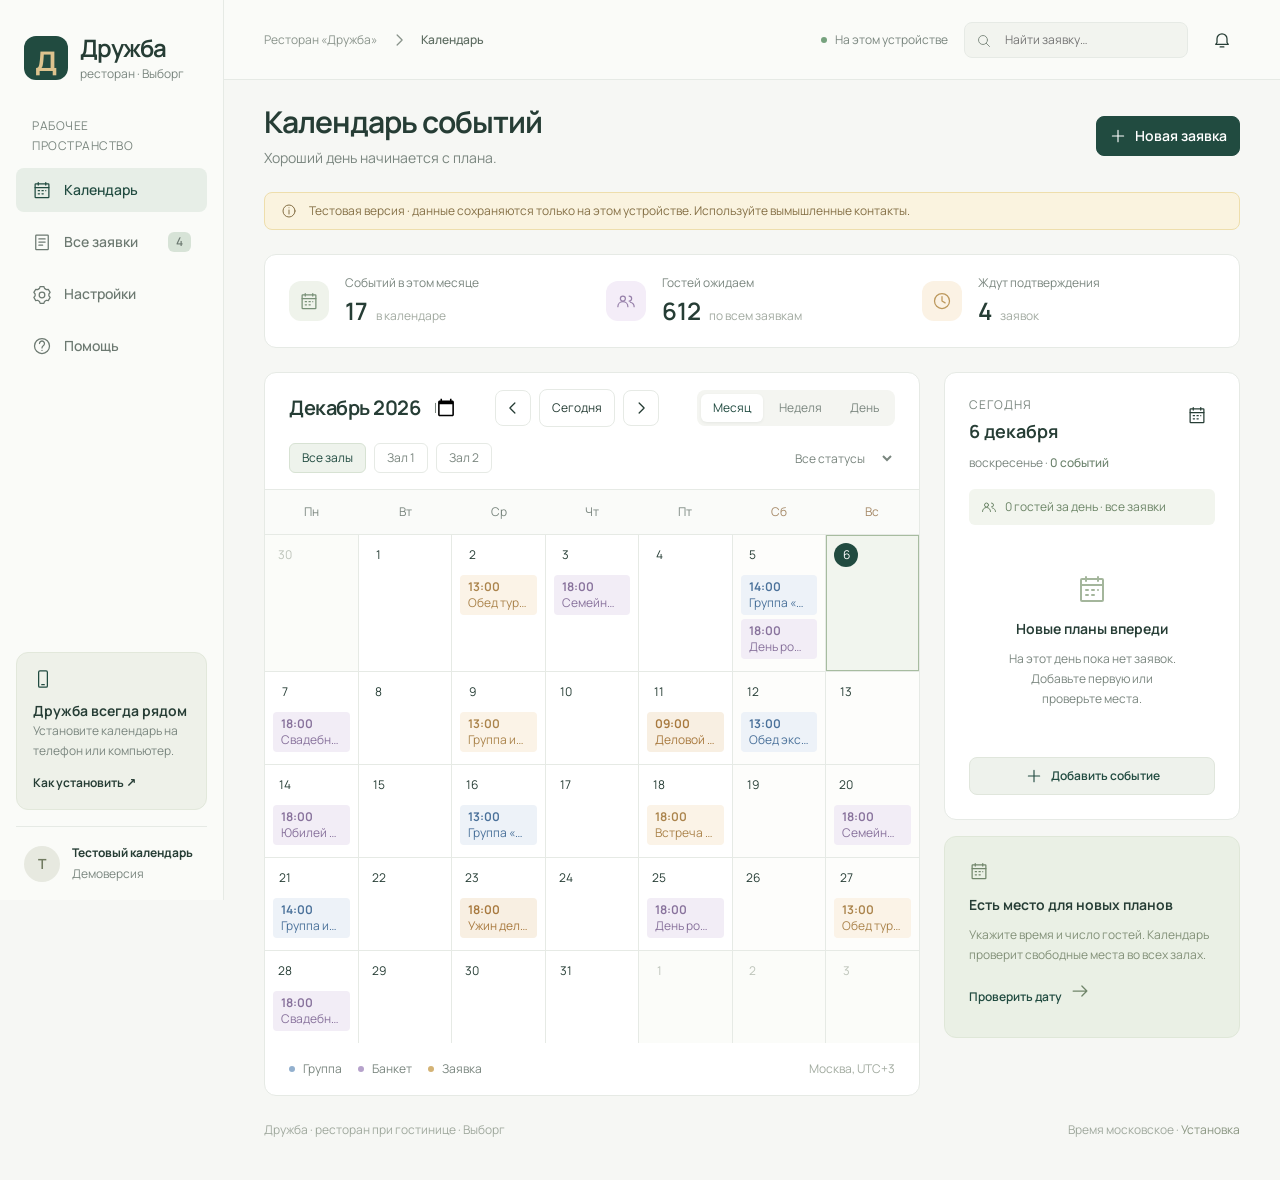
==== docs/index.html @ 811cfc34 "Add restaurant calendar and installable local demo for GitHub Pages" ====
<!doctype html>
<html lang="ru">
<head>
  <meta charset="utf-8"><meta name="viewport" content="width=device-width,initial-scale=1,viewport-fit=cover">
  <title>Дружба · Календарь ресторана</title>
  <meta name="description" content="Тестовый календарь ресторана Дружба. Заявки хранятся только на вашем устройстве.">
  <meta name="robots" content="noindex,nofollow"><meta name="theme-color" content="#214b40">
  <meta name="apple-mobile-web-app-capable" content="yes"><meta name="apple-mobile-web-app-title" content="Дружба">
  <link rel="manifest" href="./manifest.webmanifest"><link rel="icon" href="./icon.svg" type="image/svg+xml">
  <link rel="apple-touch-icon" href="./icon-192.png"><link rel="stylesheet" href="./style.css">
  <script src="./demo-runtime.js" defer></script>
  <script src="./app.js" defer></script>
</head>
<body>
  <a class="skip" href="#main">К содержимому</a>
  <div id="root"><div class="loading"><span class="brand-mark">д</span><p>Открываем календарь «Дружбы»</p><div class="skeleton"></div></div></div>
  <dialog id="dialog" aria-labelledby="dialog-title"></dialog>
  <div id="toast" class="toast" role="status" aria-live="polite"></div>
  <noscript>Для работы календаря включите JavaScript в настройках браузера.</noscript>
</body>
</html>
---- docs/style.css ----
@font-face{font-family:Manrope;src:url('./manrope.ttf') format('truetype');font-weight:200 800;font-display:swap}
:root{--green:#214b40;--green-dark:#17382f;--ink:#263d35;--muted:#7a867f;--line:#e6eae5;--bg:#f6f7f4;--white:#fff;--soft:#edf2ed;--gold:#ddc38e;--blue:#4a719a;--purple:#88729c;--orange:#a8793e;--radius:12px;font-family:Manrope,system-ui,sans-serif;color:var(--ink);font-size:14px;line-height:20px;font-synthesis:none}
*{box-sizing:border-box}body{margin:0;background:var(--bg)}button,input,select,textarea{font:inherit;color:inherit}button,a,input,select,textarea{-webkit-tap-highlight-color:transparent}button,a{touch-action:manipulation}button{cursor:pointer}button:disabled{opacity:.5;cursor:not-allowed}a{color:var(--green)}button,a{transition:opacity .3s cubic-bezier(.22,1,.36,1),transform .3s cubic-bezier(.22,1,.36,1)}button:active,.button:active{transform:translateY(1px)}button:hover:not(:disabled),a:hover{opacity:.8}button:focus-visible,a:focus-visible,input:focus-visible,select:focus-visible,textarea:focus-visible{outline:3px solid #9cb4a4;outline-offset:3px}h1,h2,h3,p{margin:0}h1,h2,h3{text-wrap:balance}p{text-wrap:pretty}button{border:0;background:none}h1{font-size:30px;line-height:36px;font-weight:650;letter-spacing:-1px}h2{font-size:20px;line-height:28px;font-weight:650}h3{font-size:16px;line-height:24px;font-weight:650}.muted{color:var(--muted)}.small{font-size:12px;line-height:16px}.eyebrow{font-size:12px;line-height:16px;letter-spacing:2px;text-transform:uppercase;color:var(--muted)}.icon{width:20px;height:20px;flex-shrink:0;vertical-align:middle;fill:none;stroke:currentColor;stroke-width:16;stroke-linecap:round;stroke-linejoin:round}.skip{position:fixed;top:-80px;left:16px;z-index:50;padding:12px;background:white}.skip:focus{top:8px}.shell{display:grid;grid-template-columns:224px minmax(0,1fr);min-height:100vh}.sidebar{position:sticky;top:0;height:100dvh;background:#fafbf8;border-right:1px solid var(--line);padding:32px 16px 16px;display:flex;flex-direction:column;gap:32px}.brand{display:flex;gap:12px;align-items:center;padding:0 8px}.brand-mark{background:var(--green);color:var(--gold);width:44px;height:44px;border-radius:12px;display:inline-flex;align-items:center;justify-content:center;font-size:36px;line-height:40px;font-weight:600;flex-shrink:0}.brand strong{font-size:24px;line-height:32px;letter-spacing:-1px;font-weight:650}.brand small{display:block;color:var(--muted);font-size:12px}.nav-label{padding:0 16px;margin-bottom:12px;font-size:12px;letter-spacing:1px;color:var(--muted)}.nav{display:grid;gap:8px}.nav button{display:flex;align-items:center;gap:12px;width:100%;text-align:left;padding:12px 16px;border-radius:8px;color:#6c7971;font-weight:550}.nav button.active{background:#e7eee7;color:var(--green)}.nav .count{margin-left:auto;font-size:12px;background:#d7e3d7;padding:0 8px;border-radius:6px}.sidebar-bottom{margin-top:auto;display:grid;gap:16px}.install-card{background:#eef1e9;border:1px solid #e2e8db;border-radius:12px;padding:16px;display:grid;gap:12px}.install-card .icon{color:var(--green)}.install-card h3{font-size:14px;line-height:20px}.install-card p{font-size:12px;line-height:20px;color:var(--muted)}.install-card button{font-size:12px;font-weight:650;text-align:left;padding:0}.user{display:flex;gap:12px;align-items:center;border-top:1px solid var(--line);padding:16px 8px 0}.avatar{display:grid;place-items:center;width:36px;height:36px;border-radius:50%;background:#e7e9e0;color:#717b61;font-weight:650}.user-info{flex:1;min-width:0}.user-info strong{font-size:12px;display:block;overflow:hidden;text-overflow:ellipsis}.user-info span{font-size:12px;color:var(--muted)}.icon-button{display:inline-grid;place-items:center;width:36px;height:36px;border:1px solid var(--line);background:var(--white);border-radius:8px;flex-shrink:0}.icon-button.quiet{background:transparent;border-color:transparent}.content{min-width:0}.topbar{height:80px;padding:0 40px;background:#fafbf8;display:flex;align-items:center;justify-content:space-between;gap:24px;border-bottom:1px solid var(--line)}.breadcrumb{display:flex;align-items:center;gap:12px;color:#8a948c;font-size:12px}.breadcrumb strong{font-weight:550;color:#5e6d62}.top-actions{display:flex;align-items:center;gap:16px}.sync{display:flex;align-items:center;gap:8px;font-size:12px;color:var(--muted);white-space:nowrap}.dot{width:6px;height:6px;background:#76a27e;border-radius:50%;display:inline-block}.sync.offline{color:#ab6646}.sync.offline .dot{background:#ab6646}.search{position:relative}.search .icon{position:absolute;left:12px;top:11px;width:16px;height:16px;color:#869287}.search input{width:224px;padding:8px 12px 8px 40px;background:#f2f4ef;border:1px solid var(--line);border-radius:8px;font-size:12px;height:36px}.main{padding:32px 40px 40px;max-width:1800px;margin:auto}.heading{display:flex;justify-content:space-between;gap:24px;align-items:center;margin-bottom:24px}.heading p{margin-top:8px;color:var(--muted)}.button{display:inline-flex;gap:8px;align-items:center;justify-content:center;border-radius:8px;background:white;border:1px solid var(--line);padding:8px 12px;min-height:40px;font-size:14px;line-height:20px;font-weight:600;text-decoration:none;white-space:nowrap}.primary{background:var(--green);border-color:var(--green);color:white}.button .icon{width:18px;height:18px}.secondary{background:#eef2ec;border-color:#e0e6dc;color:var(--green)}.danger{color:#a1473b;background:#fff3ef;border-color:#f4d4cb}.demo-banner{background:#faf3df;border:1px solid #eedeac;padding:8px 16px;border-radius:8px;display:flex;gap:12px;align-items:center;margin-bottom:24px;color:#857046;font-size:12px}.demo-banner .icon{width:16px;height:16px}.summary{display:grid;grid-template-columns:repeat(3,1fr);background:var(--white);border:1px solid var(--line);border-radius:12px;margin-bottom:24px;padding:20px 24px;gap:24px}.summary-item{display:flex;align-items:center;gap:16px}.summary-icon{height:40px;width:40px;background:#eff3eb;border-radius:12px;display:grid;place-items:center;color:#789077}.summary-item:nth-child(2) .summary-icon{background:#f4edf8;color:#9780aa}.summary-item:nth-child(3) .summary-icon{background:#fbf2e4;color:#bc985c}.summary-item strong{font-size:24px;line-height:32px;font-weight:600}.summary-item p{color:var(--muted);font-size:12px;line-height:16px;margin-bottom:4px}.summary-item small{font-size:12px;color:#a2aaa1;margin-left:8px}.workspace{display:grid;grid-template-columns:minmax(0,1fr) 296px;gap:24px;align-items:start}.calendar{background:white;border:1px solid var(--line);border-radius:12px;overflow:hidden}.calendar-toolbar{display:flex;align-items:center;justify-content:space-between;gap:16px;padding:24px}.month-title{display:flex;align-items:center;gap:12px}.month-title h2{font-size:20px;line-height:28px;white-space:nowrap;text-transform:capitalize;letter-spacing:-.5px}.month-picker{border:0;background:transparent;width:24px;cursor:pointer;color:var(--muted)}.month-picker::-webkit-calendar-picker-indicator{width:20px;height:20px;margin:0;padding:0}.calendar-controls{display:flex;align-items:center;gap:8px}.today-btn{font-size:12px;padding:8px 12px;border:1px solid var(--line);border-radius:8px;min-height:36px}.segmented{display:flex;background:#f4f5f1;border-radius:8px;padding:4px;gap:4px}.segmented button{padding:4px 12px;color:var(--muted);font-size:12px;line-height:20px;border-radius:6px;min-height:28px}.segmented button.active{background:white;color:var(--green);box-shadow:0 1px 3px #243b3512}.filters{display:flex;justify-content:space-between;align-items:center;padding:0 24px 16px;gap:12px;flex-wrap:wrap}.room-tabs{display:flex;gap:8px;flex-wrap:wrap}.room-tab{font-size:12px;padding:4px 12px;border:1px solid var(--line);border-radius:6px;line-height:20px;color:var(--muted)}.room-tab.active{background:#eef3ec;color:var(--green);border-color:#d7e2d3}.status-filter{font-size:12px;border:0;color:var(--muted);background:transparent;max-width:150px}.weekdays{display:grid;grid-template-columns:repeat(7,1fr);padding:12px 0;background:#fafbf9;border-top:1px solid var(--line);border-bottom:1px solid var(--line);font-size:12px;color:var(--muted);text-align:center}.weekdays span:nth-last-child(-n+2){color:#a78b6a}.month-grid{display:grid;grid-template-columns:repeat(7,minmax(0,1fr));background:var(--line);gap:1px}.day-cell{background:white;min-height:112px;padding:8px;position:relative;cursor:pointer;min-width:0;outline-offset:-3px}.day-cell.weekend{background:#fdfdfb}.day-cell.outside{background:#fbfcf9;color:#bcc3b9}.day-cell.selected{background:#f1f5ee;box-shadow:inset 0 0 0 1px #a7bca0}.day-number{font-size:12px;line-height:24px;min-width:24px;height:24px;display:inline-flex;justify-content:center;align-items:center;position:relative;z-index:1}.day-number.today{background:var(--green);color:white;border-radius:50%}.day-cell.selected .day-number:not(.today){font-weight:700}.day-top{display:flex;justify-content:space-between;align-items:center;margin-bottom:8px}.day-add{opacity:0;font-size:18px;color:var(--muted);width:24px;height:24px;border-radius:4px}.day-cell:hover .day-add,.day-add:focus-visible{opacity:1}.event-chip{display:block;text-align:left;width:100%;font-size:12px;line-height:16px;padding:4px 8px;border-radius:4px;margin-bottom:4px;overflow:hidden;background:#edf2f8;color:var(--blue)}.event-chip.banquet{background:#f2edf6;color:var(--purple)}.event-chip.meeting{background:#f8efe2;color:var(--orange)}.event-chip.request{background:#fbf3e7;color:#ab844c}.chip-time{font-weight:650}.chip-title{display:block;overflow:hidden;text-overflow:ellipsis;white-space:nowrap;font-size:12px}.chip-meta{display:none}.more-events{color:var(--muted);font-size:12px;padding:0 4px}.calendar-footer{display:flex;gap:16px;align-items:center;padding:16px 24px;flex-wrap:wrap;color:var(--muted);font-size:12px}.legend{display:flex;align-items:center;gap:8px}.legend .dot{width:6px;height:6px;background:#93b0ce}.legend.banquet .dot{background:#b6a2cb}.legend.request .dot{background:#d4b375}.calendar-footer .timezone{margin-left:auto;font-size:12px;color:#a2aba0}.day-panel{display:grid;gap:16px}.agenda{background:white;border:1px solid var(--line);border-radius:12px;padding:24px}.agenda-title{display:flex;align-items:start;justify-content:space-between;gap:12px}.agenda-title h2{font-size:18px;line-height:28px}.agenda-title .eyebrow{margin-bottom:4px;letter-spacing:1px}.day-caption{color:var(--muted);font-size:12px;margin-top:8px}.day-caption strong{font-weight:500;color:#6b826c}.day-summary{display:flex;align-items:center;gap:8px;margin:16px 0;padding:8px 12px;background:#f2f5ee;border-radius:6px;font-size:12px;color:#6c8567}.day-summary .icon{width:16px;height:16px}.agenda-event{padding:16px 0;border-top:1px solid var(--line)}.agenda-event:first-child{border-top:0}.agenda-event .event-time{display:flex;align-items:center;justify-content:space-between;font-size:12px;color:var(--muted);margin-bottom:8px}.badge{border-radius:6px;padding:2px 8px;background:#edf4ec;color:#71926b;font-size:12px;line-height:16px;display:inline-flex;align-items:center;gap:4px}.badge.request{background:#fbf3e3;color:#b18b49}.badge.cancelled{background:#f3eeec;color:#a18e83}.agenda-link{font-size:14px;line-height:20px;font-weight:650;text-align:left;padding:0;display:block;margin-bottom:8px}.event-detail{display:flex;align-items:center;gap:8px;color:var(--muted);font-size:12px;margin-top:4px}.event-detail .icon{width:14px;height:14px}.agenda .full{width:100%;margin-top:16px;font-size:12px;min-height:36px}.insight{background:#eaf0e5;padding:24px;border-radius:12px;border:1px solid #dfe7d8;position:relative;overflow:hidden}.insight .icon{color:#71866b;margin-bottom:12px}.insight h3{font-size:14px;margin-bottom:8px}.insight p{font-size:12px;line-height:20px;color:#829078}.insight button{font-size:12px;font-weight:600;color:var(--green);padding:0;margin-top:16px;display:flex;gap:8px;align-items:center}.page-footer{display:flex;justify-content:space-between;color:#a0a99e;font-size:12px;gap:16px;margin-top:24px}.page-footer button{color:#899581;font-size:12px;padding:0}.empty{text-align:center;padding:32px 16px;color:var(--muted);font-size:12px;line-height:20px}.empty .icon{width:32px;height:32px;color:#a4b69c;margin-bottom:12px}.empty h3{color:var(--ink);font-size:14px;margin-bottom:8px}.week-grid{display:grid;grid-template-columns:repeat(7,minmax(0,1fr));gap:1px;background:var(--line);border-top:1px solid var(--line)}.week-column{background:white;padding:12px 8px;min-height:400px}.week-column.selected{background:#f1f5ee}.week-head{width:100%;text-align:center;margin-bottom:16px;color:var(--muted)}.week-head strong{display:block;font-size:18px;line-height:28px;color:var(--ink);margin-top:8px}.week-column .event-chip{padding:8px;margin-bottom:8px}.week-column .chip-title{white-space:normal;margin-top:4px}.week-column .chip-meta{display:block;font-size:12px;opacity:.7;margin-top:8px}.timeline{padding:8px 24px 24px}.timeline-row{display:flex;gap:16px;border-top:1px solid var(--line);padding:12px 0;min-height:64px}.timeline-hour{width:48px;font-size:12px;color:var(--muted);padding-top:4px;flex-shrink:0}.timeline-content{flex:1;display:grid;gap:8px}.timeline-content .event-chip{padding:8px 12px;margin:0}.timeline-content .chip-meta{display:block}.timeline-free{font-size:12px;color:#a9b2a5;padding:4px 0}.table-wrap{overflow:auto;background:white;border:1px solid var(--line);border-radius:12px}table{border-collapse:collapse;width:100%;text-align:left}th{font-weight:500;font-size:12px;color:var(--muted);background:#fafbf8;padding:16px;white-space:nowrap}td{padding:16px;border-top:1px solid var(--line);font-size:12px}td strong{font-weight:600;font-size:14px}tr:hover td{background:#fafbf8}.table-link{text-align:left;padding:0}.list-toolbar{display:flex;align-items:center;gap:12px;margin-bottom:24px;flex-wrap:wrap}.list-toolbar input{max-width:180px}.settings-grid{display:grid;grid-template-columns:1fr 1fr;gap:24px;align-items:start}.settings-card{background:white;border:1px solid var(--line);padding:24px;border-radius:12px}.settings-card>p{color:var(--muted);font-size:12px;margin:8px 0 24px}.settings-card h2{font-size:18px}.room-row{display:flex;align-items:center;gap:8px;padding:12px 0;border-bottom:1px solid var(--line)}.room-row strong{flex:1}.settings-card .button{margin-top:16px}.account-row{display:flex;justify-content:space-between;padding:12px 0;border-bottom:1px solid var(--line);gap:12px}.account-row small{color:var(--muted);display:block}.audit-row{padding:12px 0;border-bottom:1px solid var(--line)}.audit-row p{font-size:12px;color:var(--muted);margin-top:4px}.help-list{display:grid;gap:16px}.help-list h3{margin-bottom:8px}.help-list p{color:var(--muted);line-height:24px}.help-list ol{padding-left:24px;line-height:28px}.loading{min-height:100dvh;display:flex;align-items:center;justify-content:center;flex-direction:column;gap:24px;padding:32px;text-align:center}.skeleton{height:8px;width:192px;border-radius:8px;background:#dde6d9}.login-layout{display:grid;grid-template-columns:1fr 1fr;min-height:100dvh}.login-story{background:var(--green);color:#f6f5ec;padding:64px;display:flex;flex-direction:column;justify-content:space-between}.login-story .brand{padding:0}.login-story .brand-mark{background:#ffffff10}.login-story .brand small{color:#acbfb0}.login-story h1{font-size:48px;line-height:1.15;max-width:480px;letter-spacing:-2px;margin:40px 0 24px}.login-story p{color:#b8c9b9;line-height:28px;max-width:400px}.login-story .eyebrow{color:var(--gold)}.login-illustration{display:grid;grid-template-columns:repeat(7,1fr);gap:8px;margin-top:32px;max-width:420px;opacity:.8}.login-illustration span{aspect-ratio:1;border:1px solid #ffffff18;border-radius:8px;display:grid;place-items:center;font-size:14px;color:#abc0af}.login-illustration span.lit{background:#dfc68d;color:var(--green);border:0}.login-box{display:flex;align-items:center;justify-content:center;padding:40px}.login-form{width:100%;max-width:352px}.login-form h2{font-size:24px;line-height:32px;margin-bottom:8px}.login-form>p{color:var(--muted);margin-bottom:32px}.login-form form{display:grid;gap:16px}.login-form .button{width:100%}.login-note{margin-top:24px;font-size:12px;line-height:20px;color:var(--muted)}.demo-login{margin-top:16px}.field{display:grid;gap:8px;font-size:12px;font-weight:550}.field input,.field select,.field textarea,.control{width:100%;border:1px solid #dfe6dc;border-radius:8px;padding:8px 12px;background:white;min-height:40px;font-size:14px;line-height:20px;font-weight:400}.field textarea{resize:vertical;min-height:80px}.field small{font-weight:400;color:var(--muted)}.field-row{display:grid;grid-template-columns:1fr 1fr;gap:16px}.check-field{display:flex;gap:12px;align-items:start;padding:12px;background:#f3f6ef;border:1px solid #e4eadd;border-radius:8px;font-size:12px}.check-field input{accent-color:var(--green);width:16px;height:16px;margin:2px 0 0}.check-field span{display:grid;gap:4px}.check-field small{color:var(--muted)}dialog{border:1px solid var(--line);border-radius:16px;box-shadow:0 24px 80px #17382f24;padding:0;width:560px;max-width:calc(100vw - 32px);max-height:calc(100dvh - 48px);color:var(--ink);background:white}dialog::backdrop{background:#1d352c66;backdrop-filter:blur(4px)}.dialog-header{padding:24px 24px 16px;display:flex;align-items:start;justify-content:space-between;gap:16px}.dialog-header h2{font-size:20px;line-height:28px}.dialog-header p{color:var(--muted);font-size:12px;margin-top:4px}.dialog-body{padding:0 24px 24px;display:grid;gap:16px}.dialog-footer{padding:16px 24px;background:#fafbf8;border-top:1px solid var(--line);display:flex;justify-content:space-between;align-items:center;gap:12px;position:sticky;bottom:0}.dialog-footer>div{display:flex;gap:8px}.dialog-footer .button{font-size:14px}.availability{padding:12px;border:1px solid #d6e3cf;background:#f1f7ed;color:#69855b;border-radius:8px;font-size:12px;display:flex;align-items:start;gap:8px}.availability .icon{width:16px;height:16px;flex-shrink:0;margin-top:2px}.availability.blocked{background:#fff2ec;color:#ad614c;border-color:#f0cfc4}.availability.pending{background:#f5f6f2;color:#8a9485;border-color:#e3e7dd}.form-error{padding:12px;border-radius:8px;background:#fff0eb;color:#a84e38;font-size:12px;line-height:20px}.form-error:empty{display:none}.toast{position:fixed;bottom:24px;left:50%;transform:translate(-50%,24px);opacity:0;background:var(--green);color:white;border-radius:12px;padding:12px 24px;box-shadow:0 8px 32px #1d352c26;z-index:100;pointer-events:none;max-width:calc(100vw - 32px);transition:transform .3s cubic-bezier(.22,1,.36,1),opacity .3s cubic-bezier(.22,1,.36,1)}.toast.visible{transform:translate(-50%,0);opacity:1}.install-steps{display:grid;gap:16px}.install-step{display:flex;gap:16px}.install-step>span{width:32px;height:32px;background:var(--soft);display:grid;place-items:center;border-radius:8px;flex-shrink:0}.install-step strong{display:block;margin-bottom:4px}.install-step p{font-size:12px;line-height:20px;color:var(--muted)}.mobile-brand,.mobile-nav{display:none}.no-results{padding:40px;text-align:center;color:var(--muted)}
@media(min-width:1600px){.day-cell{min-height:132px}.workspace{grid-template-columns:minmax(0,1fr) 320px}}
@media(max-width:1250px){.shell{grid-template-columns:192px minmax(0,1fr)}.sidebar{padding:24px 12px 16px}.brand strong{font-size:20px}.main{padding:24px}.topbar{padding:0 24px}.workspace{gap:16px;grid-template-columns:minmax(0,1fr) 256px}.agenda{padding:16px}.calendar-toolbar{padding:16px;flex-wrap:wrap}.filters{padding:0 16px 16px}.day-cell{padding:4px;min-height:108px}.event-chip{padding:4px}.calendar-footer{padding:16px;gap:12px}.summary{padding:16px;gap:16px}.summary-item{gap:12px}.summary-item small{display:none}.search input{width:192px}.breadcrumb{gap:8px}}
@media(max-width:1000px){.shell{grid-template-columns:80px minmax(0,1fr)}.brand{padding:0;justify-content:center}.sidebar .brand>div,.nav-label,.nav button>span,.sidebar .install-card,.user-info,.user>.icon-button{display:none}.sidebar{padding:24px 12px;gap:40px}.nav button{justify-content:center;padding:12px}.sidebar .user{justify-content:center;padding:16px 0}.workspace{grid-template-columns:minmax(0,1fr) 248px}.breadcrumb span:first-child,.breadcrumb .icon{display:none}.heading p{font-size:12px}.summary-item strong{font-size:20px}.summary-icon{width:32px;height:32px}.summary-icon .icon{width:18px}.month-title h2{font-size:18px}.calendar-toolbar{gap:12px}.segmented button{padding:4px 8px}.day-cell{min-height:104px}.calendar-footer .timezone{display:none}}
@media(max-width:800px){.workspace{grid-template-columns:1fr}.day-panel{grid-template-columns:1fr 1fr}.day-cell{min-height:112px;padding:8px}.calendar-toolbar{flex-wrap:nowrap}.agenda{padding:24px}.insight{align-self:start}.settings-grid{grid-template-columns:1fr}.summary-item{gap:8px}.summary-icon{display:none}.login-story{padding:40px}.login-story h1{font-size:36px;line-height:40px}.login-box{padding:24px}}
@media(max-width:600px){.shell{display:block}.sidebar{display:none}.topbar{height:72px;padding:0 16px;gap:12px}.mobile-brand{display:flex;align-items:center;gap:8px;font-size:20px;font-weight:650;letter-spacing:-.5px}.mobile-brand .brand-mark{width:32px;height:32px;font-size:24px;border-radius:8px}.breadcrumb{display:none}.top-actions{gap:8px}.sync{font-size:12px}.search{display:none}.topbar .icon-button.quiet{display:none}.main{padding:24px 16px 96px}.heading{gap:12px;margin-bottom:24px;align-items:flex-start}.heading h1{font-size:24px;line-height:32px;letter-spacing:-.5px}.heading p{max-width:192px;line-height:20px}.heading>.button{font-size:12px;min-height:40px;padding:8px 12px;margin-top:4px}.heading>.button .icon{width:16px}.heading .long-label{display:none}.demo-banner{padding:8px 12px;gap:8px;line-height:16px;margin-bottom:16px}.summary{padding:16px;gap:12px;margin-bottom:16px}.summary-item{display:block}.summary-item p{font-size:12px}.summary-item strong{font-size:20px;line-height:28px}.calendar-toolbar{padding:16px 12px;gap:12px;flex-wrap:wrap}.month-title{gap:4px}.month-title h2{font-size:18px}.calendar-controls{gap:4px}.calendar-controls .icon-button{width:32px;height:32px}.today-btn{min-height:32px;padding:4px 8px}.segmented{order:3;width:100%;justify-content:center}.segmented button{flex:1;min-height:32px}.filters{padding:0 12px 12px;gap:12px}.room-tab{padding:4px 8px}.room-tabs{gap:4px}.status-filter{width:100%;max-width:100%;padding:4px 0}.weekdays{padding:8px 0}.day-cell{min-height:88px;padding:4px}.day-top{margin-bottom:4px}.day-number{font-size:12px;min-width:24px}.day-add{display:none}.event-chip{font-size:12px;line-height:16px;padding:2px 4px;margin-bottom:4px;border-radius:4px}.month-grid .chip-title{display:none}.month-grid .chip-time{font-size:12px;font-weight:500;letter-spacing:-.5px}.more-events{font-size:12px;padding:0}.calendar-footer{padding:12px;gap:12px;font-size:12px}.day-panel{grid-template-columns:1fr;gap:16px}.agenda{padding:24px}.insight{display:none}.page-footer{font-size:12px;flex-wrap:wrap;line-height:20px}.mobile-nav{position:fixed;display:flex;justify-content:space-around;bottom:0;left:0;right:0;padding:8px 8px calc(8px + env(safe-area-inset-bottom));background:#fafbf8f5;border-top:1px solid var(--line);backdrop-filter:blur(12px);z-index:10}.mobile-nav button{display:grid;justify-items:center;gap:4px;font-size:12px;color:#8a9685;padding:4px 12px}.mobile-nav button.active{color:var(--green);font-weight:650}.week-grid{overflow-x:auto;grid-template-columns:repeat(7,112px)}.week-column{min-height:320px}.week-column .chip-title{white-space:normal}.timeline{padding:8px 12px 16px}.timeline-row{gap:8px}.timeline-hour{width:40px}.login-layout{display:block}.login-story{padding:32px 24px}.login-story .brand{justify-content:flex-start}.login-story h1{font-size:30px;line-height:36px;letter-spacing:-1px;margin:32px 0 16px}.login-story p{font-size:12px;line-height:20px}.login-illustration,.login-story>.small{display:none}.login-story .eyebrow{display:none}.login-box{padding:32px 24px}.login-form>p{font-size:12px}.login-story .brand-mark{width:40px;height:40px;font-size:30px}.login-story .brand strong{font-size:24px}.field-row{gap:12px}.dialog-header{padding:24px 16px 16px}.dialog-body{padding:0 16px 24px}dialog{width:100%;max-width:calc(100vw - 16px);max-height:calc(100dvh - 24px);border-radius:12px}.dialog-footer{padding:12px 16px;flex-wrap:wrap}.dialog-footer .button{font-size:12px}.toast{bottom:88px;font-size:12px;width:max-content;max-width:calc(100vw - 32px)}.list-toolbar{gap:8px}.list-toolbar input{max-width:144px}.settings-card{padding:16px}.heading .secondary{font-size:12px}.table-wrap{border-radius:8px}td,th{padding:12px}.summary-item p{min-height:32px}.summary-item strong{display:block;margin-top:4px}}
@media(prefers-reduced-motion:reduce){*,*::before,*::after{transition:none!important;scroll-behavior:auto!important}}
@media print{.sidebar,.topbar,.heading>.button,.day-panel,.filters,.mobile-nav,.page-footer,.demo-banner{display:none!important}.shell,.workspace{display:block}.main{padding:0}.calendar,.summary{break-inside:avoid}.day-cell{min-height:100px}.month-grid .chip-title{display:block}}

.short-label{display:none}@media(max-width:600px){.short-label{display:inline}}

@media(min-width:801px){.day-cell{min-height:88px}.calendar-toolbar{padding:16px 24px}.heading{margin-bottom:24px}.main{padding-top:24px}.nav-label{font-size:12px;letter-spacing:.5px}}

@media(max-width:600px){.month-grid .day-cell{min-height:72px}.day-panel{scroll-margin-top:16px}}
.local-demo .sidebar [data-action="logout"]{display:none}.local-demo .demo-banner{line-height:20px}
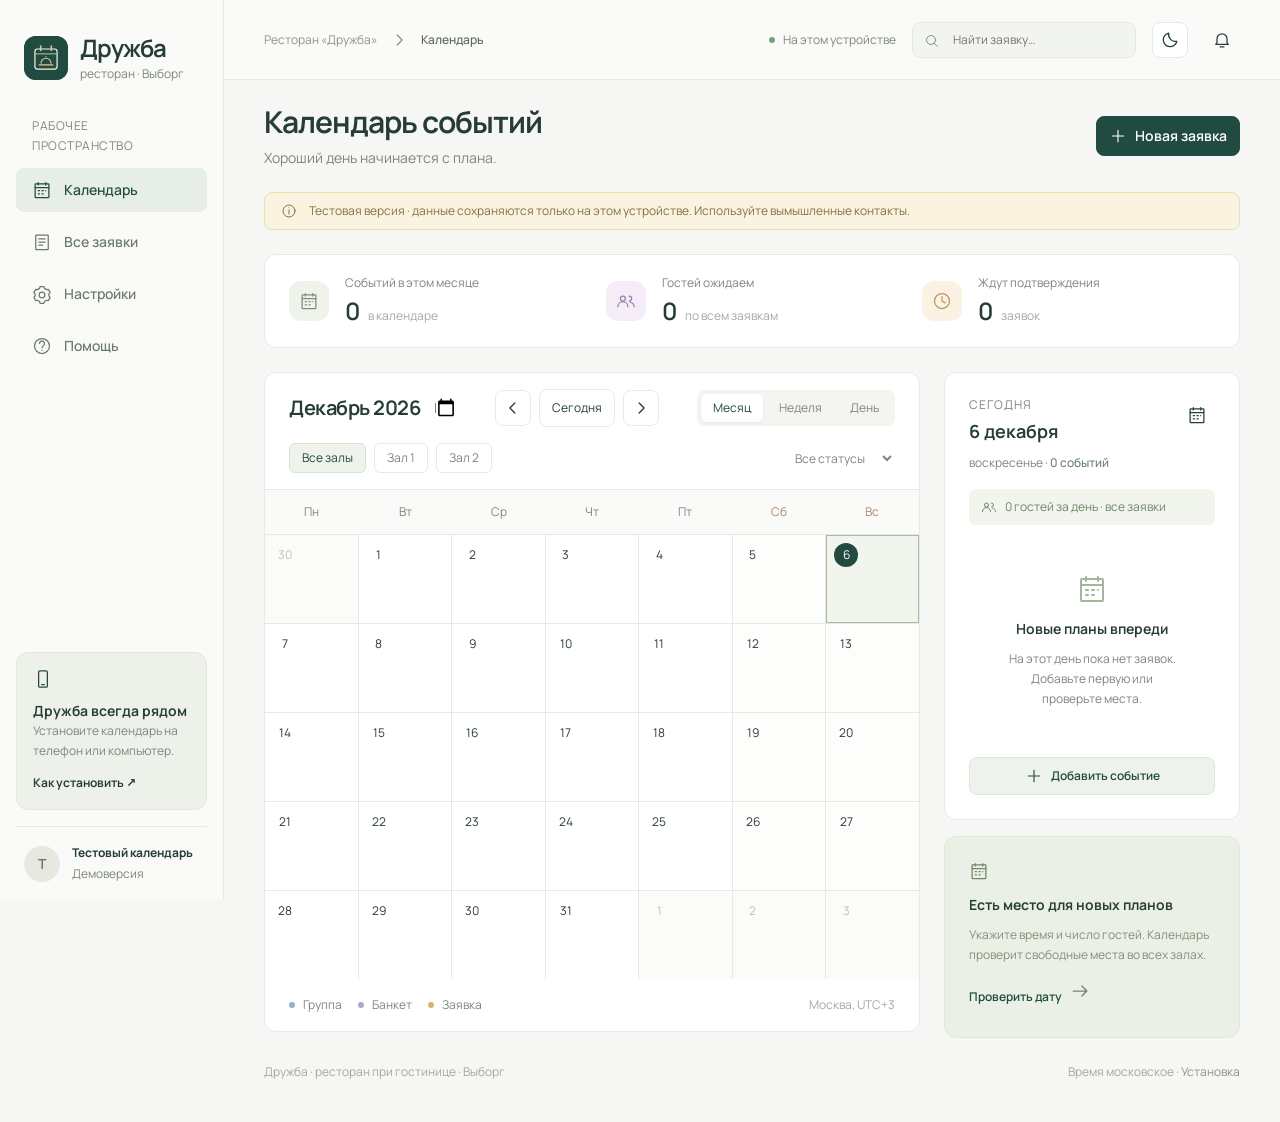
==== commit 727fa600: "Add persistent dark theme and redesigned restaurant calendar icons" ====
--- a/docs/index.html
+++ b/docs/index.html
@@ -6,14 +6,15 @@
   <meta name="description" content="Тестовый календарь ресторана Дружба. Заявки хранятся только на вашем устройстве.">
   <meta name="robots" content="noindex,nofollow"><meta name="theme-color" content="#214b40">
   <meta name="apple-mobile-web-app-capable" content="yes"><meta name="apple-mobile-web-app-title" content="Дружба">
-  <link rel="manifest" href="./manifest.webmanifest"><link rel="icon" href="./icon.svg" type="image/svg+xml">
-  <link rel="apple-touch-icon" href="./icon-192.png"><link rel="stylesheet" href="./style.css">
+  <script src="./theme.js"></script>
+  <link rel="manifest" href="./manifest.webmanifest"><link rel="icon" href="./icon-v2.svg" type="image/svg+xml">
+  <link rel="apple-touch-icon" sizes="180x180" href="./apple-touch-icon-v2.png"><link rel="stylesheet" href="./style.css"><link rel="stylesheet" href="./dark.css">
   <script src="./demo-runtime.js" defer></script>
   <script src="./app.js" defer></script>
 </head>
 <body>
   <a class="skip" href="#main">К содержимому</a>
-  <div id="root"><div class="loading"><span class="brand-mark">д</span><p>Открываем календарь «Дружбы»</p><div class="skeleton"></div></div></div>
+  <div id="root"><div class="loading"><img class="brand-mark" src="./icon-v2.svg" alt=""><p>Открываем календарь «Дружбы»</p><div class="skeleton"></div></div></div>
   <dialog id="dialog" aria-labelledby="dialog-title"></dialog>
   <div id="toast" class="toast" role="status" aria-live="polite"></div>
   <noscript>Для работы календаря включите JavaScript в настройках браузера.</noscript>
--- a/docs/dark.css
+++ b/docs/dark.css
@@ -0,0 +1,56 @@
+/* Charcoal surfaces with warm restaurant accents. Keep every booking state legible. */
+:root[data-theme="light"]{color-scheme:light}
+:root[data-theme="dark"]{color-scheme:dark;--green:#c1dacb;--green-dark:#e8eee7;--ink:#e4e9e2;--muted:#a3aea3;--line:#3b413b;--bg:#181818;--white:#1f1f1f;--soft:#272727;--gold:#e4c995;--blue:#b1cbea;--purple:#d1bfe5;--orange:#e6c99b}
+[data-theme="dark"] body{background:var(--bg)}
+[data-theme="dark"] :is(.sidebar,.topbar,.calendar,.summary,.agenda,.settings-card,.table-wrap,dialog,.week-column,.day-cell){background:#1f1f1f}
+[data-theme="dark"] :is(.sidebar,.topbar){border-color:var(--line)}
+[data-theme="dark"] :is(.search input,.segmented,.install-card,.check-field,.insight,.day-summary,.dialog-footer,.weekdays,th){background:#272727;border-color:var(--line)}
+[data-theme="dark"] :is(.field input,.field select,.field textarea,.control,.icon-button,.button,.today-btn){background:#272727;border-color:#485048;color:var(--ink)}
+[data-theme="dark"] :is(input,textarea)::placeholder{color:#8d998d;opacity:1}
+[data-theme="dark"] :is(.primary,.button.primary){background:#313131;border-color:#a68f61;color:#f1dbb0}
+[data-theme="dark"] :is(.secondary,.button.secondary){background:#272727;border-color:#526153;color:#c5dfca}
+[data-theme="dark"] .icon-button.quiet{background:transparent;border-color:transparent}
+[data-theme="dark"] .theme-toggle{color:#e8cb92;border-color:#61573f}
+[data-theme="dark"] :is(.nav button,.segmented button,.room-tab,.status-filter,.week-head,.calendar-controls,.breadcrumb){color:#aeb9ad}
+[data-theme="dark"] :is(.nav button.active,.room-tab.active,.day-cell.selected,.week-column.selected){background:#272727;color:#d6e7d4;border-color:#6f8870}
+[data-theme="dark"] .day-cell.selected{box-shadow:inset 0 0 0 1px #6f8870}
+[data-theme="dark"] :is(.segmented button.active,.day-number.today){background:#313131;color:#f0dfba;box-shadow:none}
+[data-theme="dark"] .day-number.today{outline:1px solid #b49d6a}
+[data-theme="dark"] .day-cell.weekend{background:#1f1f1f}
+[data-theme="dark"] .day-cell.outside{background:#181818;color:#768175}
+[data-theme="dark"] .day-cell.selected.weekend{background:#272727}
+[data-theme="dark"] .nav .count{background:#313131;color:#d4e8d4}
+[data-theme="dark"] :is(.brand small,.nav-label,.user-info span,.search .icon,.breadcrumb strong,.day-caption,.day-caption strong,.calendar-footer,.event-detail,.event-time,.page-footer,.page-footer button,.calendar-footer .timezone,.summary-item small,.help-list p,.field small,.insight p,.install-card p,.login-note,.install-step p){color:#a3aea3}
+[data-theme="dark"] :is(.summary-icon,.summary-item:nth-child(2) .summary-icon,.summary-item:nth-child(3) .summary-icon,.avatar,.install-step>span){background:#313131;color:#d6cca8}
+[data-theme="dark"] :is(.summary-item:nth-child(2) .summary-icon){color:#cfb9e0}
+[data-theme="dark"] :is(.summary-item:nth-child(3) .summary-icon){color:#e3c395}
+[data-theme="dark"] .event-chip{background:#272727;color:#bbd3f1;outline:1px solid #455972;outline-offset:-1px}
+[data-theme="dark"] .event-chip.banquet{background:#272727;color:#dec7f1;outline-color:#665074}
+[data-theme="dark"] .event-chip.meeting{background:#272727;color:#efcfa1;outline-color:#755d3a}
+[data-theme="dark"] .event-chip.request{background:#272727;color:#f1d291;outline-color:#7c6840}
+[data-theme="dark"] :is(.badge,.availability,.day-summary){background:#272727;color:#c4dfbb;border-color:#536748}
+[data-theme="dark"] .badge.request{background:#313131;color:#ecd08e}
+[data-theme="dark"] .badge.cancelled{background:#272727;color:#b7aba4}
+[data-theme="dark"] :is(.availability.blocked,.form-error,.danger,.button.danger){background:#272727;color:#f0b3a4;border-color:#8a574a}
+[data-theme="dark"] .availability.pending{background:#272727;color:#b8c4b5;border-color:#505a4b}
+[data-theme="dark"] .demo-banner{background:#272727;color:#ddcba7;border-color:#655b40}
+[data-theme="dark"] .segmented{box-shadow:none}
+[data-theme="dark"] :is(.install-card,.insight){color:#cfdfc9}
+[data-theme="dark"] :is(.insight .icon,.empty .icon){color:#a9c19c}
+[data-theme="dark"] .sync{color:#b2bdb0}
+[data-theme="dark"] .sync.offline{color:#e8ae91}
+[data-theme="dark"] .timeline-free{color:#9aa695}
+[data-theme="dark"] .login-story{background:#131209}
+[data-theme="dark"] .login-box{background:#181818}
+[data-theme="dark"] .login-story h1{color:#f4ead5}
+[data-theme="dark"] .login-illustration span.lit{background:#313131;color:#edd5a5;border:1px solid #7d6b44}
+[data-theme="dark"] tr:hover td{background:#272727}
+[data-theme="dark"] .skeleton{background:#313131}
+[data-theme="dark"] .toast{background:#313131;color:#e4eadf;border:1px solid #6f8062}
+[data-theme="dark"] .skip{background:#272727;color:#e6eadf}
+[data-theme="dark"] :is(button,a,input,select,textarea):focus-visible{outline-color:#d4bd88}
+[data-theme="dark"] .check-field input{accent-color:#b5c9aa}
+[data-theme="dark"] .login-story .brand-mark{background:transparent}
+[data-theme="dark"] dialog::backdrop{background:#00000099}
+@media(max-width:600px){[data-theme="dark"] .mobile-nav{background:#1f1f1f;border-color:var(--line)}[data-theme="dark"] .mobile-nav button{color:#a9b3a6}[data-theme="dark"] .mobile-nav button.active{color:#ead4a7}.theme-toggle{flex-shrink:0}}
+@media(max-width:380px){.top-actions .sync{display:none}}
